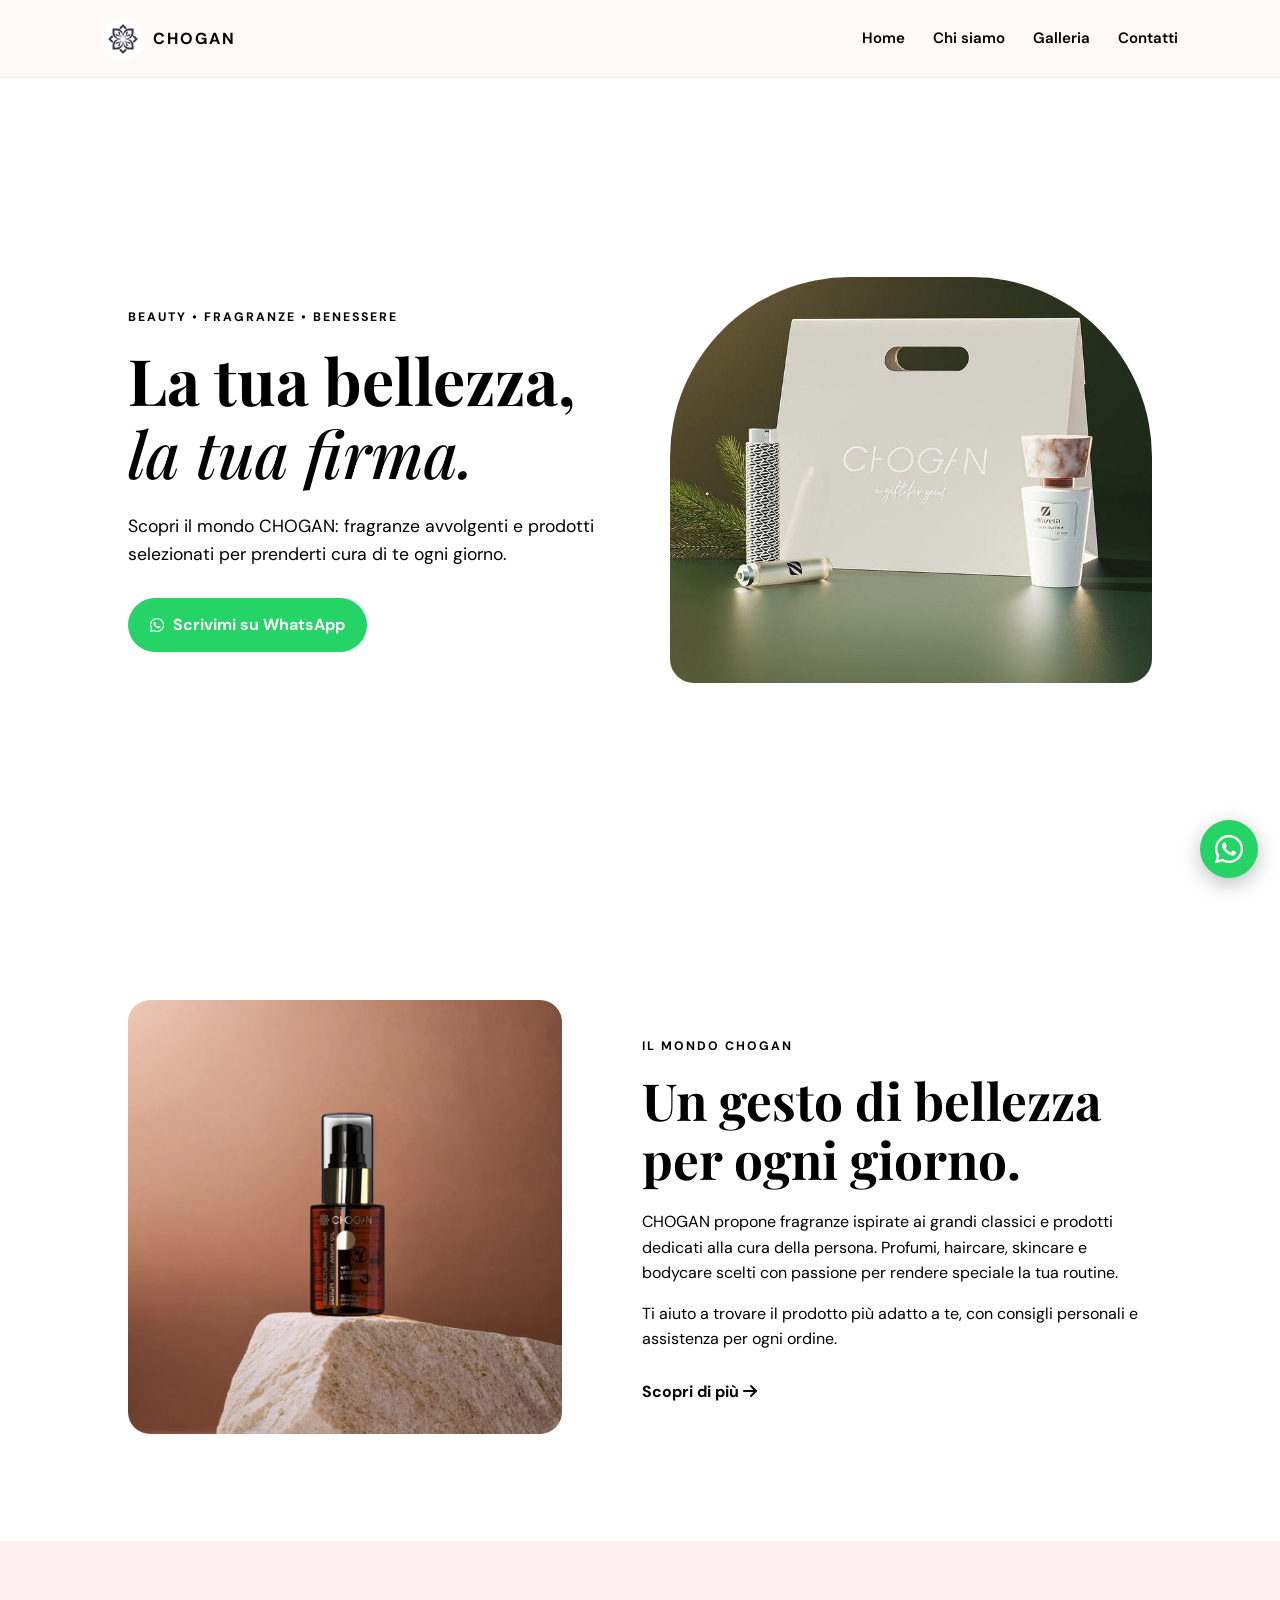
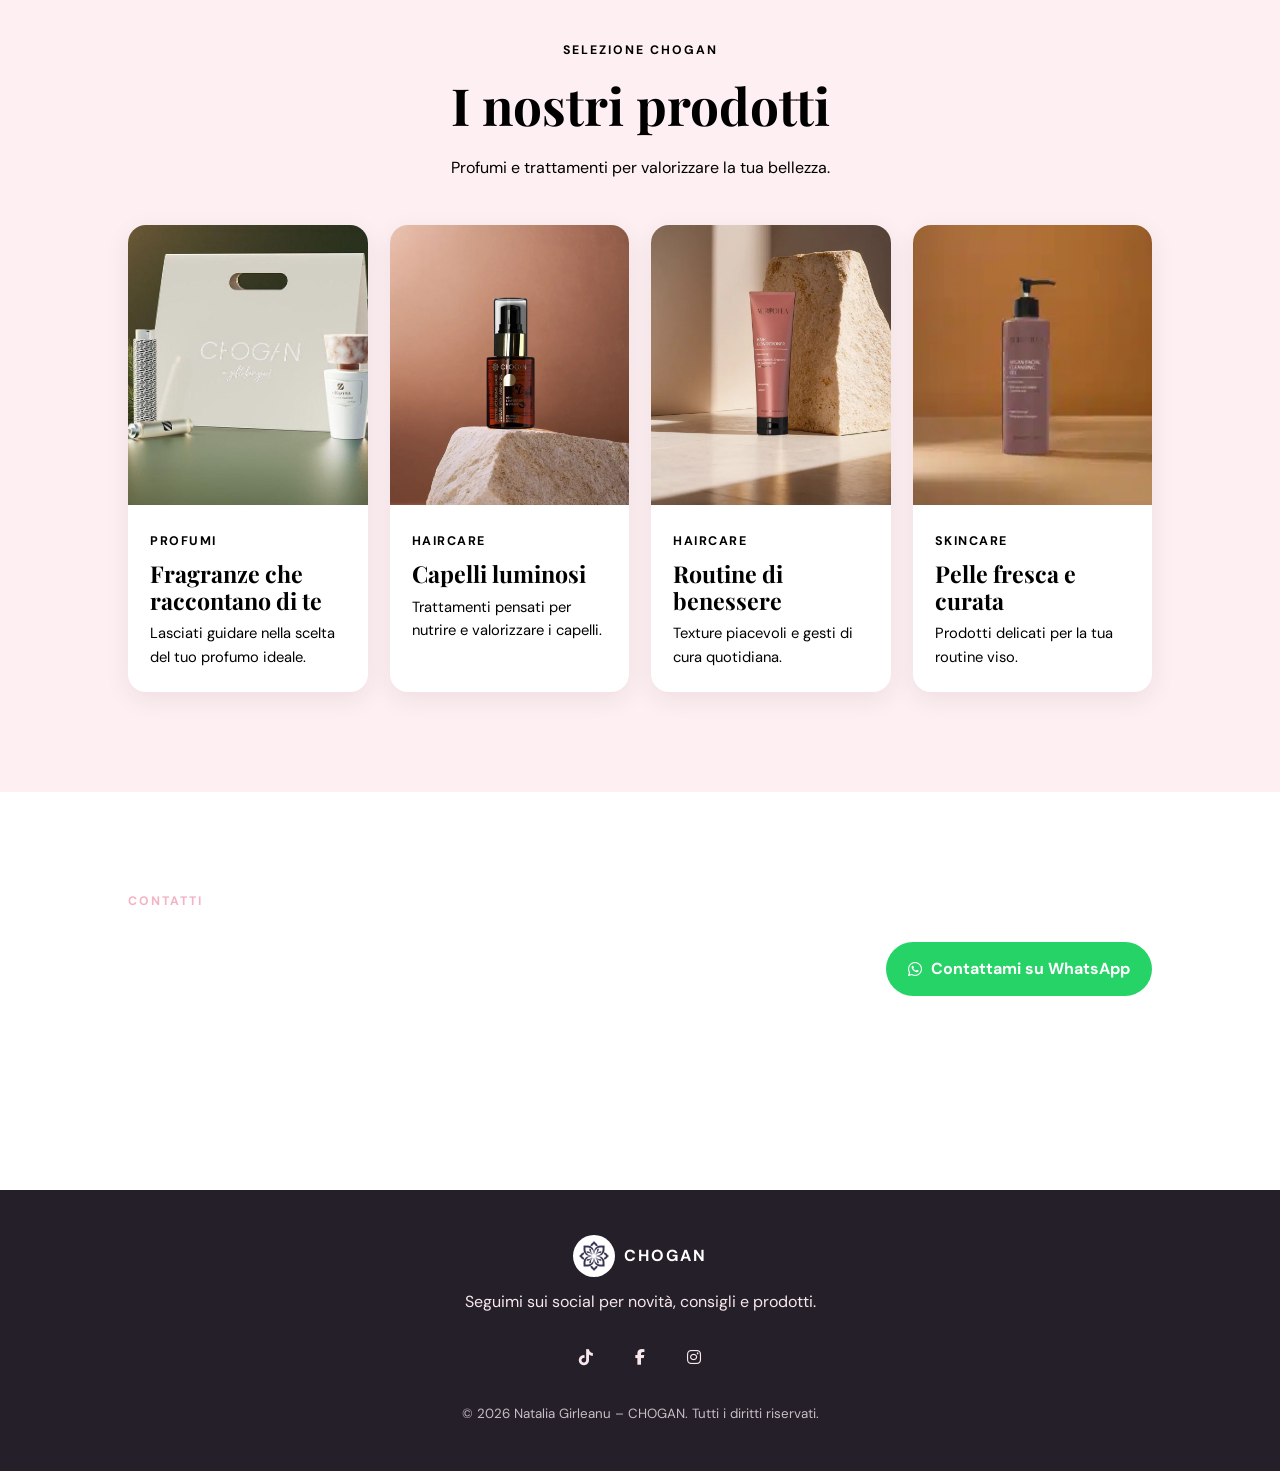
==== index.html @ c4ff091e "Add files via upload" ====
<!DOCTYPE html>
<html lang="it">
<head>
  <meta charset="UTF-8">
  <meta name="viewport" content="width=device-width, initial-scale=1.0">
  <title>Natalia Girleanu | CHOGAN</title>
  <meta name="description" content="Profumi e prodotti CHOGAN: consulenza e ordini personalizzati.">
  <link rel="preconnect" href="https://fonts.googleapis.com">
  <link rel="preconnect" href="https://fonts.gstatic.com" crossorigin>
  <link href="https://fonts.googleapis.com/css2?family=DM+Sans:wght@400;500;600;700&family=Playfair+Display:wght@500;600;700&display=swap" rel="stylesheet">
  <link rel="stylesheet" href="https://cdnjs.cloudflare.com/ajax/libs/font-awesome/6.6.0/css/all.min.css">
  <link rel="stylesheet" href="style.css">
</head>
<body>

  <header class="navbar">
    <a href="#home" class="brand">
      <img src="images/IMMAGINE CHOGAN5.png" alt="Logo CHOGAN">
      <span>CHOGAN</span>
    </a>

    <button class="menu-btn" aria-label="Apri menu">
      <i class="fa-solid fa-bars"></i>
    </button>

    <nav class="nav-links">
      <a href="#home">Home</a>
      <a href="#chi-siamo">Chi siamo</a>
      <a href="#galleria">Galleria</a>
      <a href="#contatti">Contatti</a>
    </nav>
  </header>

  <main>
    <section id="home" class="hero">
      <div class="hero-text">
        <p class="eyebrow">BEAUTY • FRAGRANZE • BENESSERE</p>
        <h1>La tua bellezza,<br><em>la tua firma.</em></h1>
        <p class="hero-description">
          Scopri il mondo CHOGAN: fragranze avvolgenti e prodotti selezionati
          per prenderti cura di te ogni giorno.
        </p>
        <a class="button primary" href="https://wa.me/393203661211" target="_blank">
          <i class="fa-brands fa-whatsapp"></i> Scrivimi su WhatsApp
        </a>
      </div>

      <div class="hero-image">
        <img src="images/IMMAGINE CHOGAN1.jpg" alt="Selezione di prodotti CHOGAN">
      </div>
    </section>

    <section id="chi-siamo" class="about section">
      <div class="about-image">
        <img src="images/IMMAGINE CHOGAN2.jpg" alt="Prodotto CHOGAN per la cura dei capelli">
      </div>

      <div class="about-text">
        <p class="eyebrow">IL MONDO CHOGAN</p>
        <h2>Un gesto di bellezza per ogni giorno.</h2>
        <p>
          CHOGAN propone fragranze ispirate ai grandi classici e prodotti dedicati
          alla cura della persona. Profumi, haircare, skincare e bodycare scelti
          con passione per rendere speciale la tua routine.
        </p>
        <p>
          Ti aiuto a trovare il prodotto più adatto a te, con consigli personali
          e assistenza per ogni ordine.
        </p>
        <a class="text-link" href="#contatti">Scopri di più <i class="fa-solid fa-arrow-right"></i></a>
      </div>
    </section>

    <section id="galleria" class="products section">
      <div class="section-heading">
        <p class="eyebrow">SELEZIONE CHOGAN</p>
        <h2>I nostri prodotti</h2>
        <p>Profumi e trattamenti per valorizzare la tua bellezza.</p>
      </div>

      <div class="product-grid">
        <article class="product-card featured">
          <img src="images/IMMAGINE CHOGAN1.jpg" alt="Profumi CHOGAN">
          <div class="card-content">
            <span>Profumi</span>
            <h3>Fragranze che raccontano di te</h3>
            <p>Lasciati guidare nella scelta del tuo profumo ideale.</p>
          </div>
        </article>

        <article class="product-card">
          <img src="images/IMMAGINE CHOGAN2.jpg" alt="Olio CHOGAN per capelli">
          <div class="card-content">
            <span>Haircare</span>
            <h3>Capelli luminosi</h3>
            <p>Trattamenti pensati per nutrire e valorizzare i capelli.</p>
          </div>
        </article>

        <article class="product-card">
          <img src="images/IMMAGINE CHOGAN3.jpg" alt="Balsamo capelli Aurodhea by CHOGAN">
          <div class="card-content">
            <span>Haircare</span>
            <h3>Routine di benessere</h3>
            <p>Texture piacevoli e gesti di cura quotidiana.</p>
          </div>
        </article>

        <article class="product-card">
          <img src="images/IMMAGINE CHOGAN4.jpg" alt="Detergente viso CHOGAN">
          <div class="card-content">
            <span>Skincare</span>
            <h3>Pelle fresca e curata</h3>
            <p>Prodotti delicati per la tua routine viso.</p>
          </div>
        </article>
      </div>
    </section>

    <section id="contatti" class="contact section">
      <div>
        <p class="eyebrow">CONTATTI</p>
        <h2>Parliamo della tua prossima fragranza.</h2>
        <p>
          Scrivimi per informazioni, consigli personalizzati o per effettuare un ordine.
        </p>
      </div>

      <div class="contact-box">
        <a href="https://wa.me/393203661211" target="_blank" class="button primary">
          <i class="fa-brands fa-whatsapp"></i> Contattami su WhatsApp
        </a>
        <a href="tel:+393203661211" class="phone">
          <i class="fa-solid fa-phone"></i> 320 366 1211
        </a>
      </div>
    </section>
  </main>

  <footer>
    <div class="footer-brand">
      <img src="images/IMMAGINE CHOGAN5.png" alt="Logo CHOGAN">
      <strong>CHOGAN</strong>
    </div>

    <p>Seguimi sui social per novità, consigli e prodotti.</p>

    <div class="socials">
      <a href="https://www.tiktok.com/@nataliagirleanu3?_r=1&_t=ZN-98C6GJoh3NG" target="_blank" aria-label="TikTok">
        <i class="fa-brands fa-tiktok"></i>
      </a>
      <a href="https://www.facebook.com/share/1E6hKN46k3/?mibextid=wwXIfr" target="_blank" aria-label="Facebook">
        <i class="fa-brands fa-facebook-f"></i>
      </a>
      <a href="https://www.instagram.com/natalia.girleanu?igsh=OThpcHM0eHhyZWIz&utm_source=qr" target="_blank" aria-label="Instagram">
        <i class="fa-brands fa-instagram"></i>
      </a>
    </div>

    <small>© 2026 Natalia Girleanu – CHOGAN. Tutti i diritti riservati.</small>
  </footer>

  <a class="whatsapp-float" href="https://wa.me/393203661211" target="_blank" aria-label="Scrivimi su WhatsApp">
    <i class="fa-brands fa-whatsapp"></i>
  </a>

  <script src="script.js"></script>
</body>
</html>
---- style.css ----
style.css
:root {
  --rosa: #f8d7e0;
  --rosa-scuro: #c87892;
  --crema: #fffaf7;
  --testo: #312c38;
  --oro: #b79562;
  --bianco: #ffffff;
}

* {
  box-sizing: border-box;
  margin: 0;
  padding: 0;
}

html {
  scroll-behavior: smooth;
}

body {
  font-family: "DM Sans", sans-serif;
  color: var(--testo);
  background: var(--crema);
  line-height: 1.6;
}

h1, h2, h3 {
  font-family: "Playfair Display", serif;
  line-height: 1.15;
}

.navbar {
  position: fixed;
  top: 0;
  z-index: 100;
  width: 100%;
  min-height: 78px;
  padding: 12px 8%;
  background: rgba(255, 250, 247, 0.92);
  backdrop-filter: blur(10px);
  display: flex;
  align-items: center;
  justify-content: space-between;
  border-bottom: 1px solid rgba(200, 120, 146, 0.15);
}

.brand, .footer-brand {
  display: flex;
  align-items: center;
  gap: 9px;
  color: var(--testo);
  text-decoration: none;
  letter-spacing: 2px;
  font-weight: 700;
}

.brand img, .footer-brand img {
  width: 42px;
  height: 42px;
  object-fit: contain;
  border-radius: 50%;
}

.nav-links {
  display: flex;
  gap: 28px;
}

.nav-links a {
  text-decoration: none;
  color: var(--testo);
  font-size: 0.94rem;
  font-weight: 600;
  transition: color 0.25s;
}

.nav-links a:hover {
  color: var(--rosa-scuro);
}

.menu-btn {
  display: none;
  border: 0;
  background: transparent;
  font-size: 1.4rem;
  color: var(--testo);
  cursor: pointer;
}

.hero {
  min-height: 100vh;
  padding: 130px 10% 70px;
  display: grid;
  grid-template-columns: 1fr 1fr;
  align-items: center;
  gap: 60px;
  background: linear-gradient(120deg, #fffaf7 50%, var(--rosa) 50%);
}

.eyebrow {
  color: var(--rosa-scuro);
  font-size: 0.77rem;
  font-weight: 700;
  letter-spacing: 2px;
  margin-bottom: 15px;
}

.hero h1 {
  font-size: clamp(3rem, 5vw, 5.3rem);
  margin-bottom: 22px;
}

.hero h1 em {
  color: var(--rosa-scuro);
  font-weight: 500;
}

.hero-description {
  max-width: 510px;
  font-size: 1.1rem;
  margin-bottom: 30px;
}

.hero-image img {
  display: block;
  width: 100%;
  max-height: 600px;
  object-fit: cover;
  border-radius: 180px 180px 24px 24px;
  box-shadow: 18px 18px 0 rgba(255, 255, 255, 0.5);
}

.button {
  display: inline-flex;
  align-items: center;
  gap: 9px;
  padding: 14px 22px;
  border-radius: 30px;
  text-decoration: none;
  font-weight: 700;
  transition: transform 0.25s, box-shadow 0.25s;
}

.button:hover {
  transform: translateY(-3px);
  box-shadow: 0 10px 22px rgba(112, 63, 80, 0.2);
}

.primary {
  color: white;
  background: #25d366;
}

.section {
  padding: 100px 10%;
}

.about {
  display: grid;
  grid-template-columns: 0.85fr 1fr;
  align-items: center;
  gap: 80px;
  background: white;
}

.about-image img {
  width: 100%;
  max-height: 540px;
  object-fit: cover;
  border-radius: 22px;
}

.about h2, .section-heading h2, .contact h2 {
  font-size: clamp(2.3rem, 4vw, 3.6rem);
  margin-bottom: 20px;
}

.about-text p:not(.eyebrow) {
  margin-bottom: 15px;
  max-width: 600px;
}

.text-link {
  display: inline-block;
  margin-top: 12px;
  color: var(--rosa-scuro);
  font-weight: 700;
  text-decoration: none;
}

.products {
  background: #fdeff2;
}

.section-heading {
  text-align: center;
  margin-bottom: 45px;
}

.section-heading > p:last-child {
  margin-top: 12px;
}

.product-grid {
  display: grid;
  grid-template-columns: repeat(4, 1fr);
  gap: 22px;
}

.product-card {
  background: white;
  border-radius: 18px;
  overflow: hidden;
  box-shadow: 0 7px 25px rgba(73, 43, 53, 0.08);
  transition: transform 0.3s, box-shadow 0.3s;
}

.product-card:hover {
  transform: translateY(-8px);
  box-shadow: 0 18px 32px rgba(73, 43, 53, 0.15);
}

.product-card img {
  display: block;
  width: 100%;
  height: 280px;
  object-fit: cover;
}

.card-content {
  padding: 22px;
}

.card-content span {
  color: var(--rosa-scuro);
  font-size: 0.78rem;
  text-transform: uppercase;
  letter-spacing: 1.5px;
  font-weight: 700;
}

.card-content h3 {
  margin: 8px 0;
  font-size: 1.45rem;
}

.card-content p {
  font-size: 0.92rem;
}

.contact {
  display: flex;
  align-items: center;
  justify-content: space-between;
  gap: 45px;
  background: var(--testo);
  color: white;
}

.contact .eyebrow {
  color: #f3b3c4;
}

.contact > div:first-child {
  max-width: 700px;
}

.contact-box {
  min-width: 260px;
  display: flex;
  flex-direction: column;
  gap: 18px;
  text-align: center;
}

.phone {
  color: white;
  text-decoration: none;
  font-weight: 600;
}

footer {
  padding: 45px 8%;
  text-align: center;
  background: #241f29;
  color: #f8e8ec;
}

.footer-brand {
  justify-content: center;
  color: white;
  margin-bottom: 12px;
}

.socials {
  display: flex;
  justify-content: center;
  gap: 12px;
  margin: 22px 0;
}

.socials a {
  display: grid;
  place-items: center;
  width: 42px;
  height: 42px;
  border-radius: 50%;
  background: var(--rosa);
  color: var(--testo);
  text-decoration: none;
  transition: transform 0.2s;
}

.socials a:hover {
  transform: scale(1.1);
}

footer small {
  color: #c9bec3;
}

.whatsapp-float {
  position: fixed;
  right: 22px;
  bottom: 22px;
  z-index: 99;
  display: grid;
  place-items: center;
  width: 58px;
  height: 58px;
  border-radius: 50%;
  color: white;
  background: #25d366;
  font-size: 2rem;
  box-shadow: 0 6px 20px rgba(0, 0, 0, 0.25);
  text-decoration: none;
}

@media (max-width: 950px) {
  .hero, .about {
    grid-template-columns: 1fr;
  }

  .hero {
    padding-top: 125px;
    background: linear-gradient(160deg, #fffaf7 58%, var(--rosa) 58%);
  }

  .hero-image {
    max-width: 570px;
    margin: auto;
  }

  .product-grid {
    grid-template-columns: repeat(2, 1fr);
  }

  .contact {
    flex-direction: column;
    align-items: flex-start;
  }
}

@media (max-width: 650px) {
  .navbar {
    padding: 10px 6%;
  }

  .menu-btn {
    display: block;
  }

  .nav-links {
    display: none;
    position: absolute;
    top: 77px;
    left: 0;
    width: 100%;
    padding: 22px 6%;
    flex-direction: column;
    gap: 17px;
    background: var(--crema);
    border-bottom: 1px solid var(--rosa);
  }

  .nav-links.open {
    display: flex;
  }

  .hero, .section {
    padding-left: 7%;
    padding-right: 7%;
  }

  .hero {
    gap: 35px;
  }

  .section {
    padding-top: 70px;
    padding-bottom: 70px;
  }

  .product-grid {
    grid-template-columns: 1fr;
  }

  .hero-image img {
    border-radius: 100px 100px 20px 20px;
  }
}
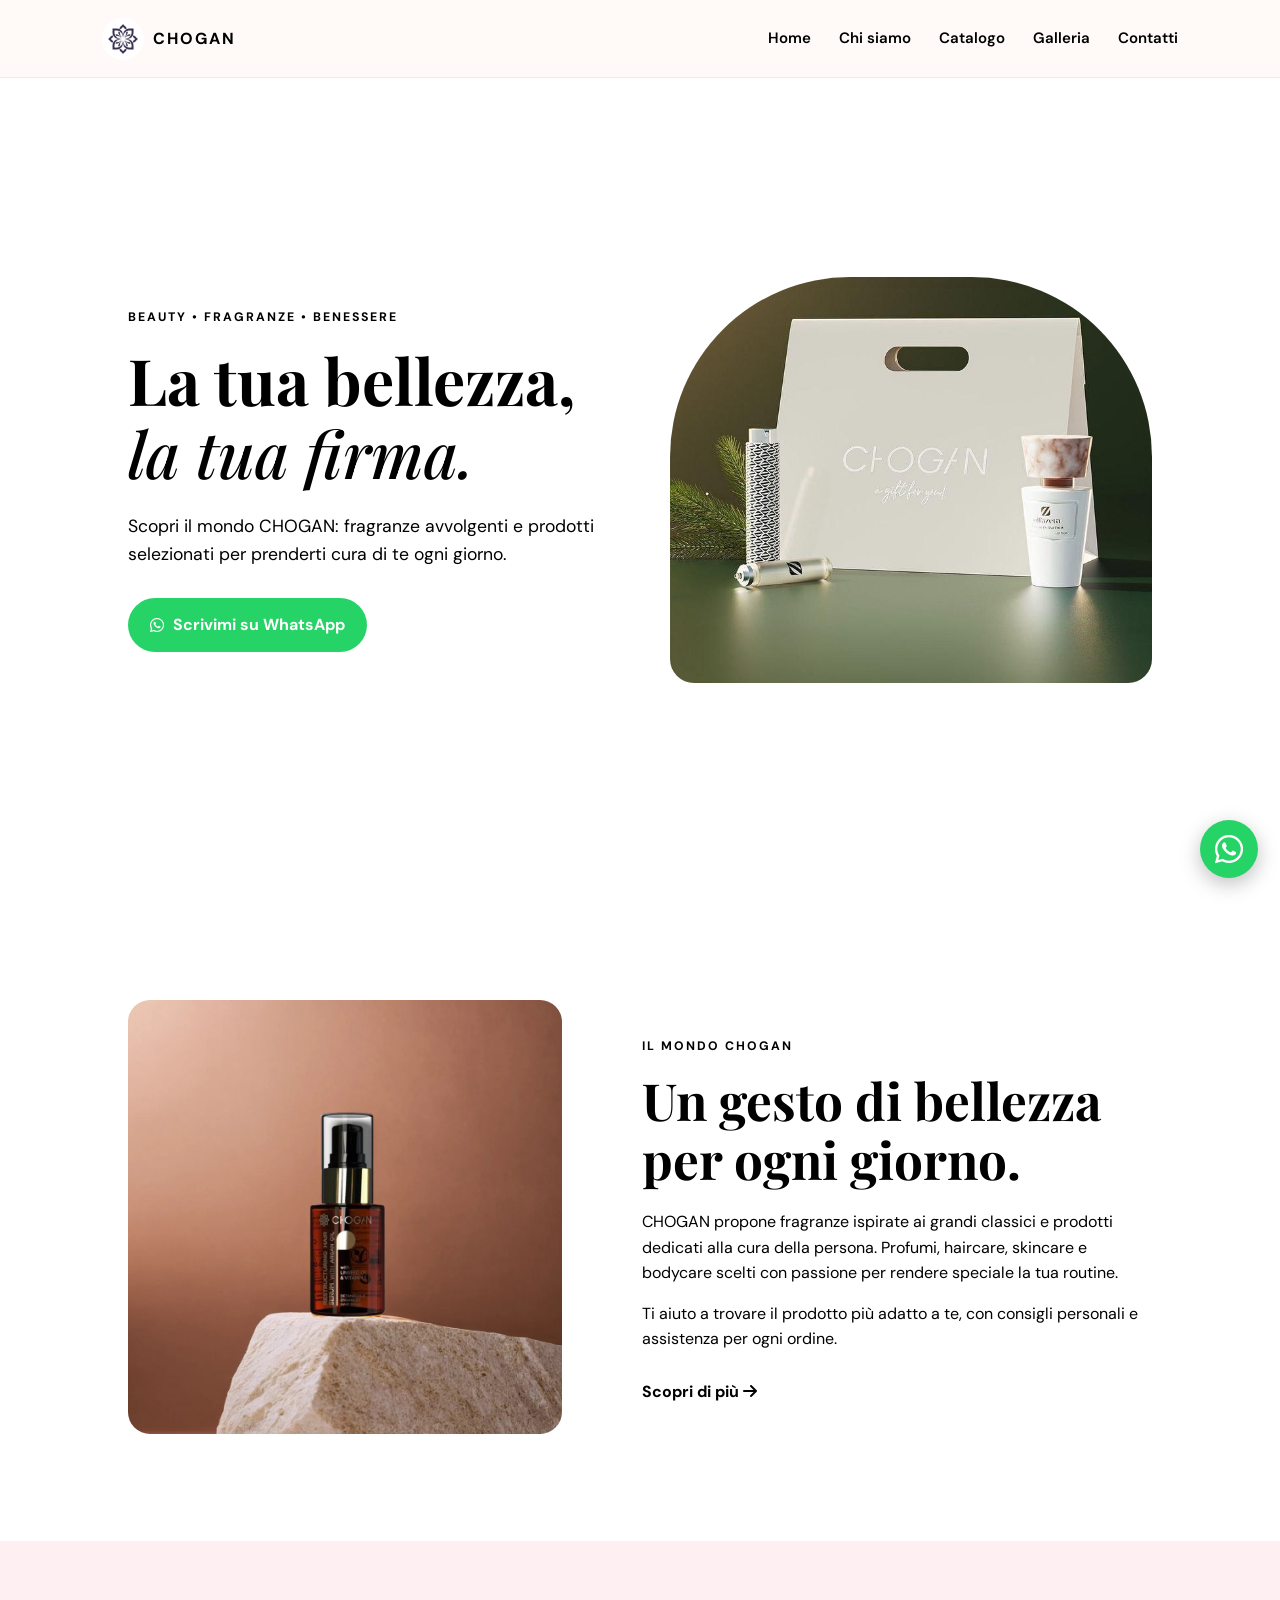
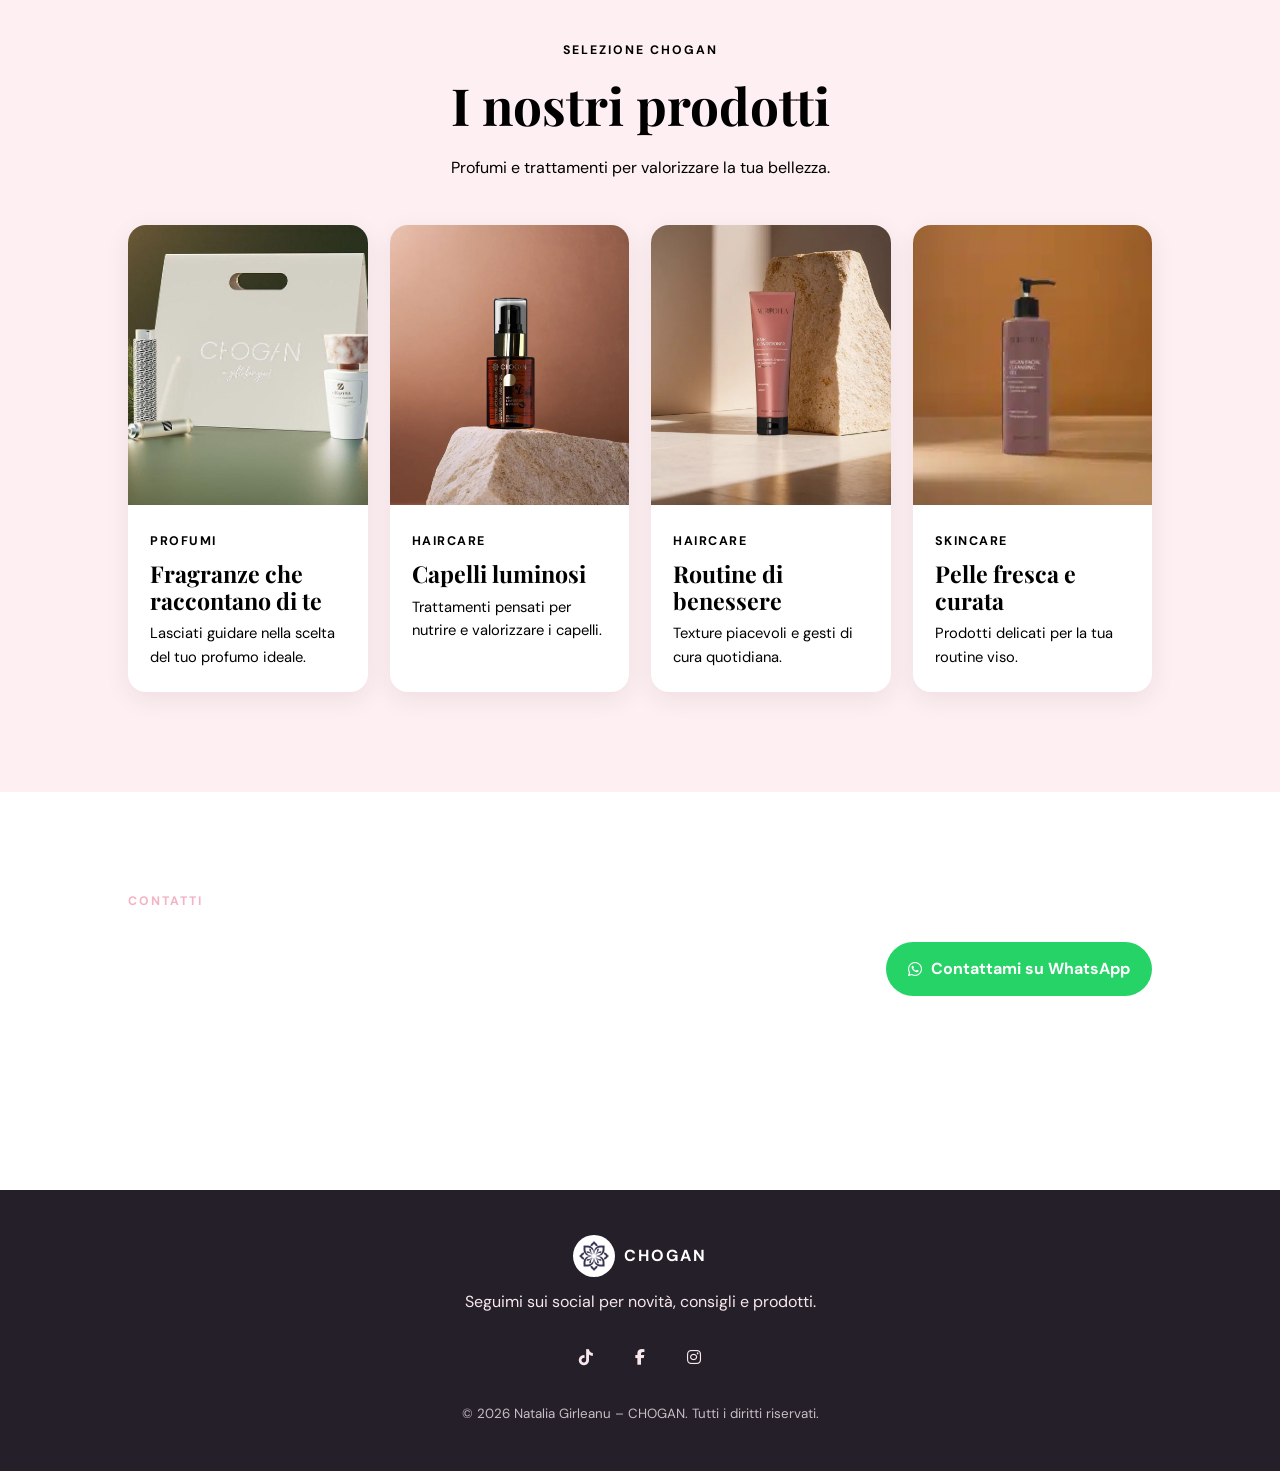
==== commit 9886bf78: "Aggiungo collegamento al catalogo" ====
--- a/index.html
+++ b/index.html
@@ -26,6 +26,7 @@
     <nav class="nav-links">
       <a href="#home">Home</a>
       <a href="#chi-siamo">Chi siamo</a>
+      <a href="catalogo.html">Catalogo</a>
       <a href="#galleria">Galleria</a>
       <a href="#contatti">Contatti</a>
     </nav>
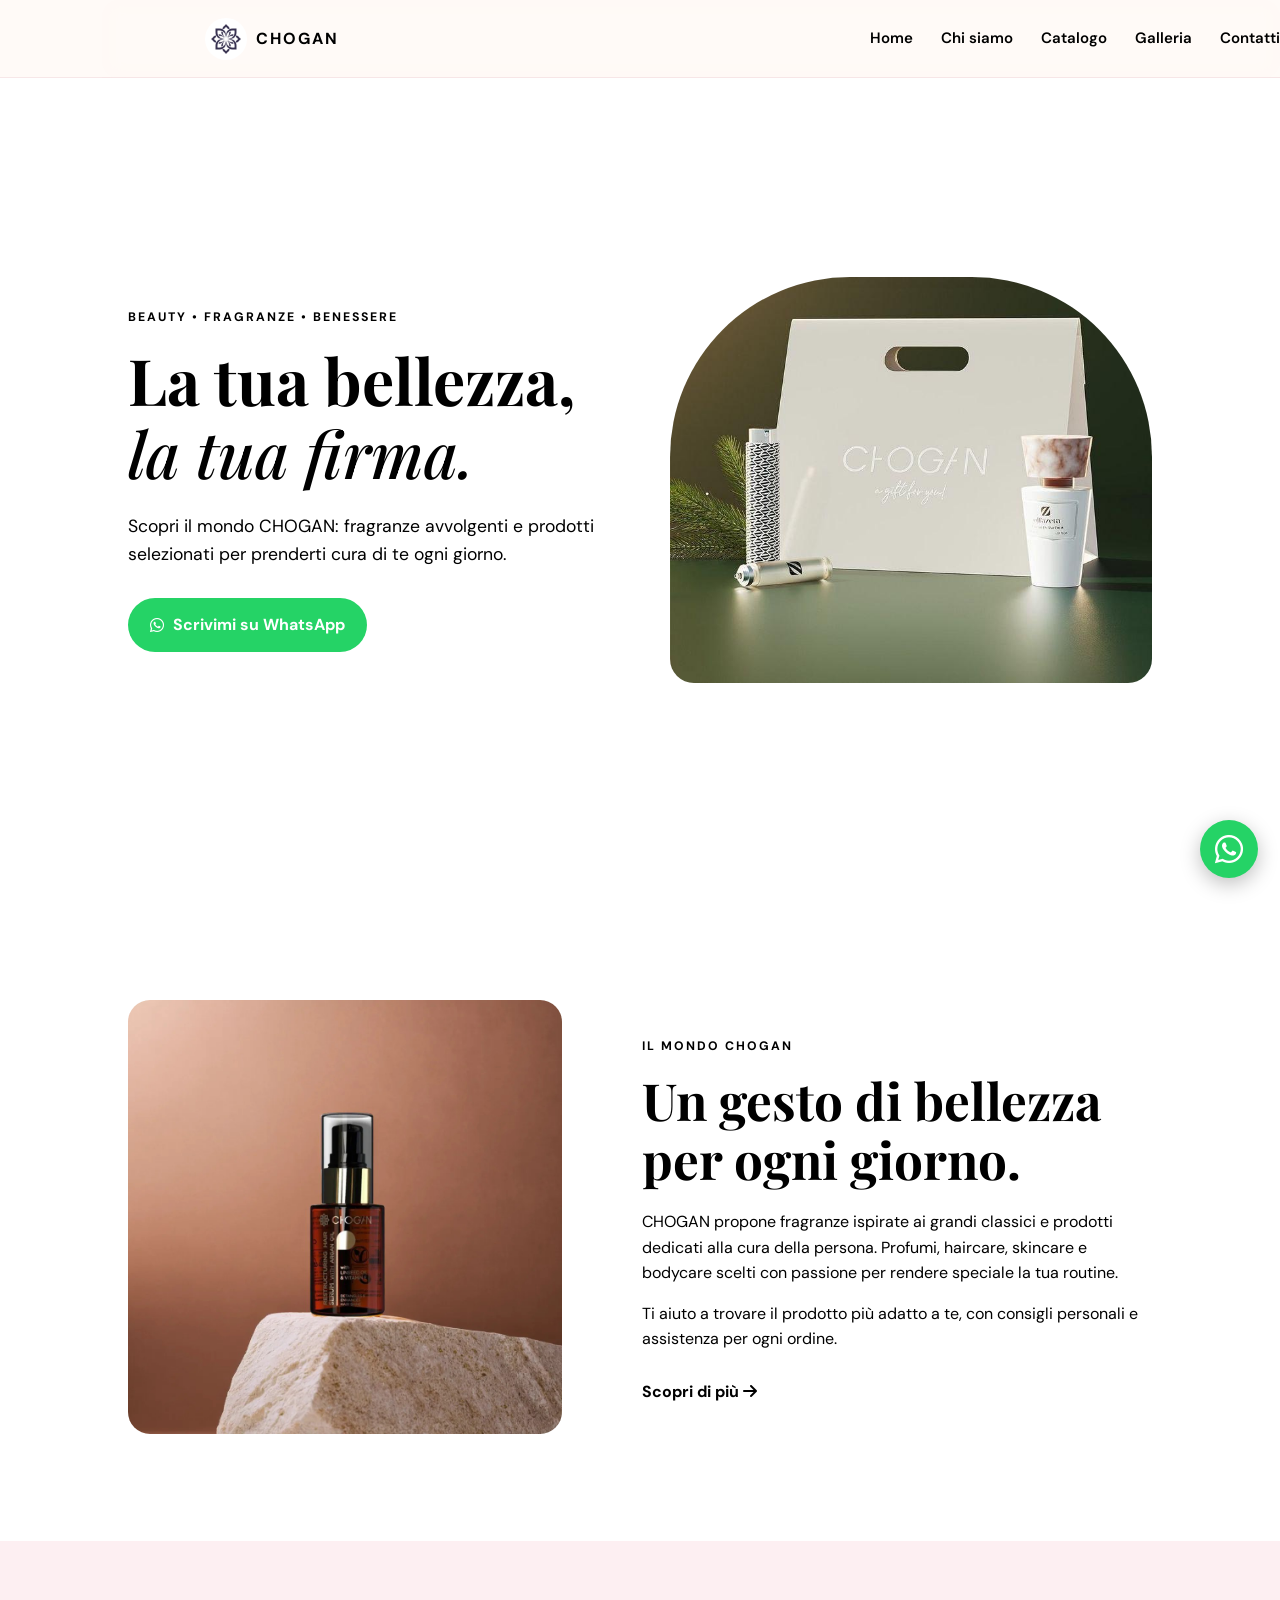
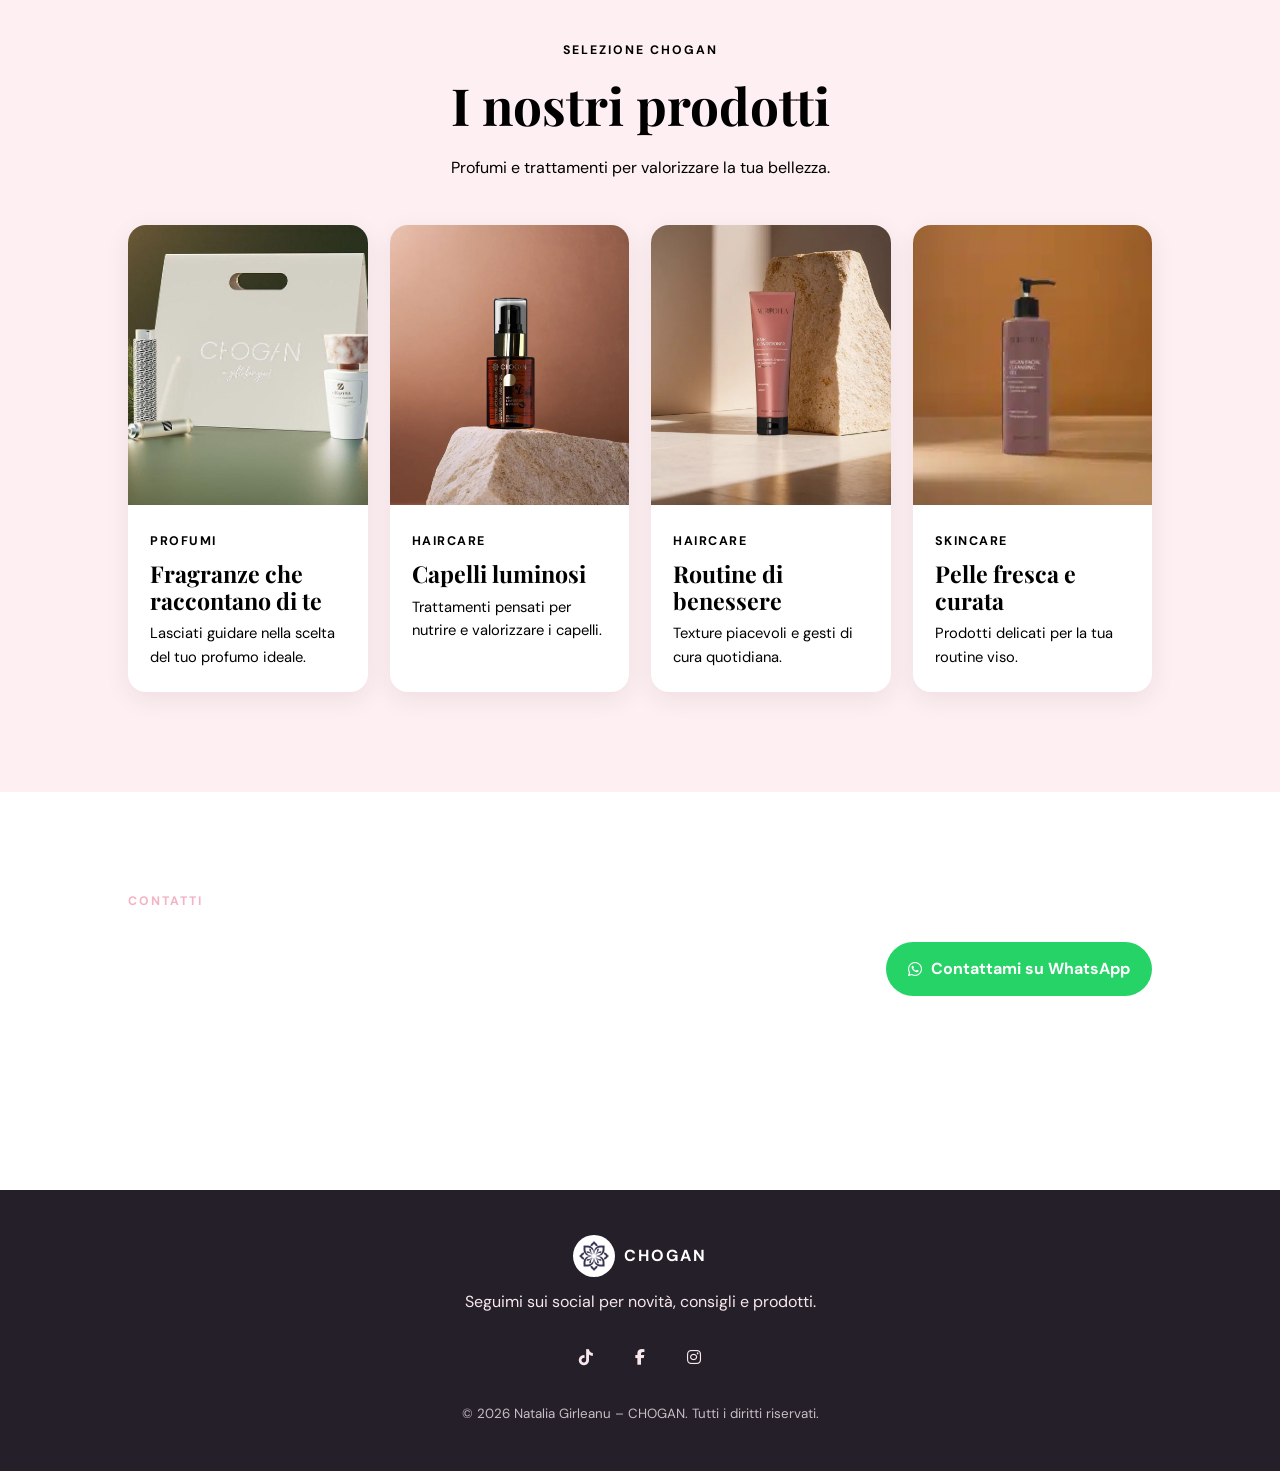
==== commit fcee51a0: "Correggo menu e collegamento catalogo" ====
--- a/index.html
+++ b/index.html
@@ -14,22 +14,24 @@
 <body>
 
   <header class="navbar">
-    <a href="#home" class="brand">
-      <img src="images/IMMAGINE CHOGAN5.png" alt="Logo CHOGAN">
-      <span>CHOGAN</span>
-    </a>
+  <header class="navbar">
+  <a href="#home" class="brand">
+    <img src="images/IMMAGINE CHOGAN5.png" alt="Logo CHOGAN">
+    <span>CHOGAN</span>
+  </a>
 
-    <button class="menu-btn" aria-label="Apri menu">
-      <i class="fa-solid fa-bars"></i>
-    </button>
+  <button class="menu-btn" aria-label="Apri menu">
+    <i class="fa-solid fa-bars"></i>
+  </button>
 
-    <nav class="nav-links">
-      <a href="#home">Home</a>
-      <a href="#chi-siamo">Chi siamo</a>
-      <a href="catalogo.html">Catalogo</a>
-      <a href="#galleria">Galleria</a>
-      <a href="#contatti">Contatti</a>
-    </nav>
+  <nav class="nav-links">
+    <a href="#home">Home</a>
+    <a href="#chi-siamo">Chi siamo</a>
+    <a href="catalogo.html">Catalogo</a>
+    <a href="#galleria">Galleria</a>
+    <a href="#contatti">Contatti</a>
+  </nav>
+</header>
   </header>
 
   <main>
